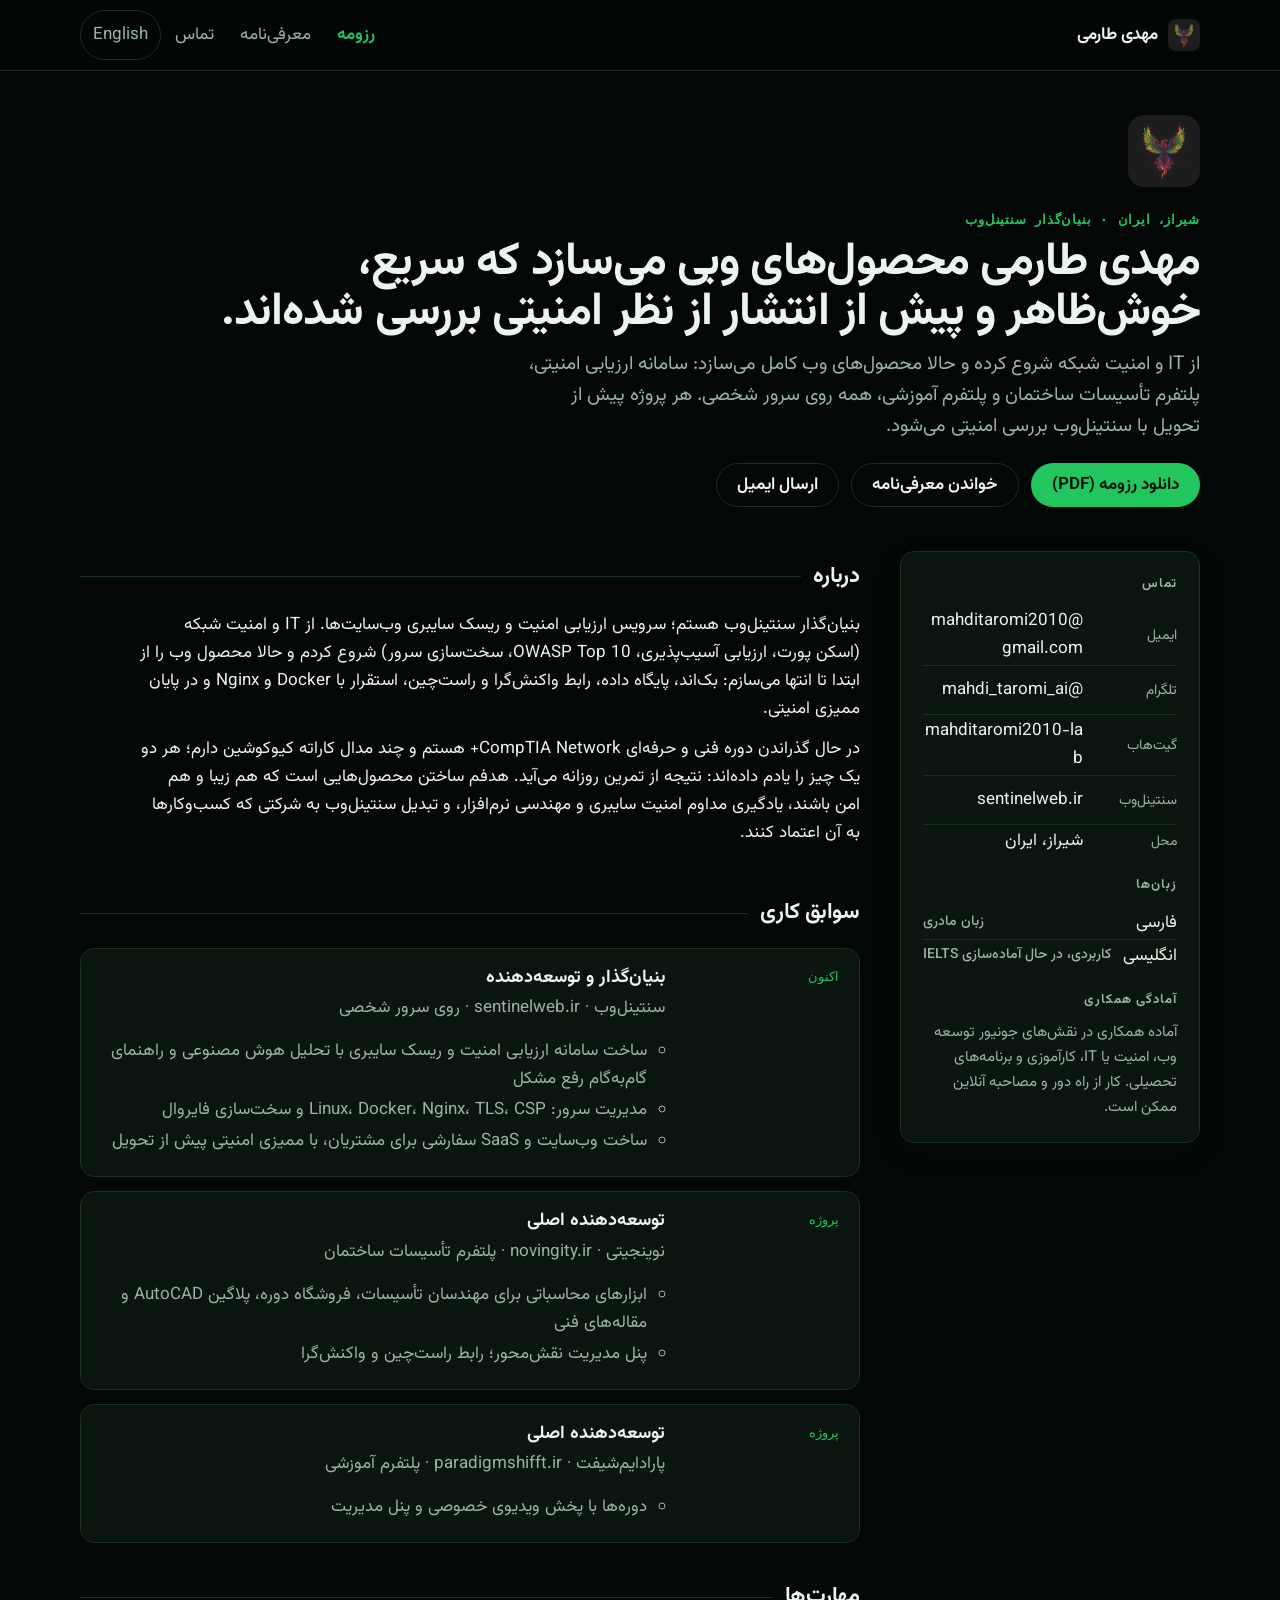
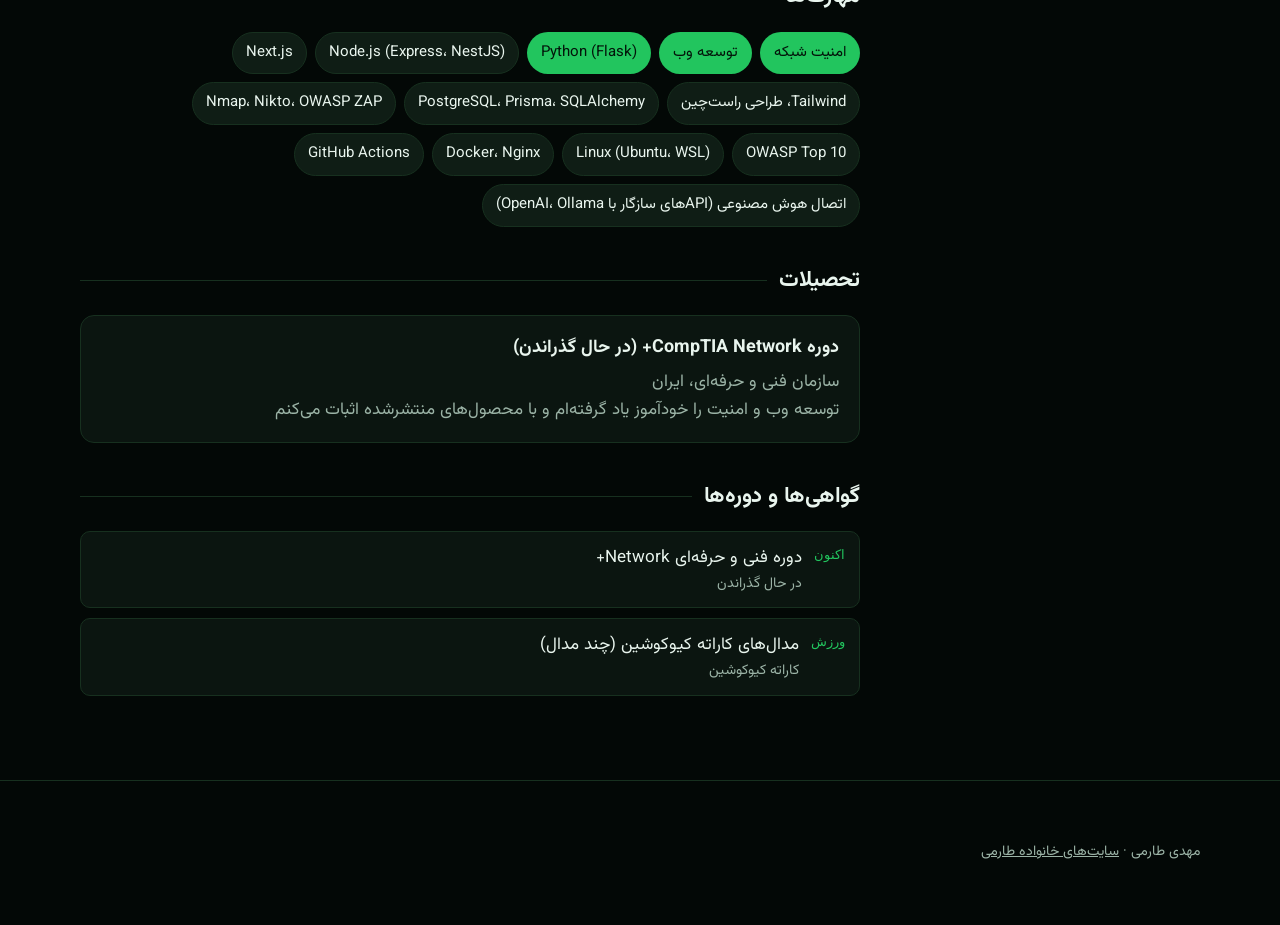
==== fa/index.html @ f539cea7 "Add Persian pages Co-Authored-By: Claude Sonnet 5.5 <noreply@anthropic.com> Claude-Session: https:/" ====
<!doctype html>
<html lang="fa" dir="rtl" data-theme="dark">
<head>
<meta charset="utf-8">
<meta name="viewport" content="width=device-width, initial-scale=1">
<title>مهدی طارمی · توسعه‌دهنده وب و امنیت شبکه</title>
<meta name="description" content="رزومه مهدی طارمی، شیراز: سازنده محصول‌های وب امن (سنتینل‌وب، نوینجیتی، پارادایم‌شیفت) با Flask، Node.js، Next.js، Docker و Nginx؛ امنیت شبکه و تست نفوذ؛ دوره Network+ در حال گذراندن.">
<link rel="canonical" href="https://mahditaromi2010-lab.github.io/mahdi.taromi/fa/">
<link rel="alternate" hreflang="en" href="https://mahditaromi2010-lab.github.io/mahdi.taromi/">
<link rel="alternate" hreflang="fa" href="https://mahditaromi2010-lab.github.io/mahdi.taromi/fa/">
<link rel="alternate" hreflang="x-default" href="https://mahditaromi2010-lab.github.io/mahdi.taromi/">
<meta property="og:type" content="profile">
<meta property="og:title" content="مهدی طارمی · توسعه‌دهنده وب و امنیت شبکه">
<meta property="og:description" content="رزومه مهدی طارمی، شیراز: سازنده محصول‌های وب امن (سنتینل‌وب، نوینجیتی، پارادایم‌شیفت) با Flask، Node.js، Next.js، Docker و Nginx؛ امنیت شبکه و تست نفوذ؛ دوره Network+ در حال گذراندن.">
<meta property="og:url" content="https://mahditaromi2010-lab.github.io/mahdi.taromi/fa/">
<meta name="theme-color" content="#030806">
<link rel="icon" href="../favicon.svg" type="image/svg+xml">
<link rel="preconnect" href="https://fonts.googleapis.com">
<link rel="preconnect" href="https://fonts.gstatic.com" crossorigin>
<link rel="stylesheet" href="https://fonts.googleapis.com/css2?family=Vazirmatn:wght@400;500;600;700&family=JetBrains+Mono:wght@500&display=swap">
<script type="application/ld+json">{"@context": "https://schema.org", "@type": "Person", "name": "Mahdi Taromi", "alternateName": "مهدی طارمی", "jobTitle": "Web developer and network security specialist", "url": "https://mahditaromi2010-lab.github.io/mahdi.taromi/", "email": "mailto:mahditaromi2010@gmail.com", "address": {"@type": "PostalAddress", "addressLocality": "Shiraz", "addressCountry": "IR"}, "sameAs": ["https://github.com/mahditaromi2010-lab", "https://t.me/mahdi_taromi_ai", "https://sentinelweb.ir/mahdi-taromi"], "knowsAbout": ["Web security", "Penetration testing", "Flask", "Node.js", "Next.js", "Docker", "Nginx", "PostgreSQL", "Network+"]}</script>
<link rel="stylesheet" href="../style.css">
</head>
<body>
<a class="skip" href="#main">رفتن به محتوا</a>
<header class="top"><div class="wrap">
  <a class="brand" href="../"><img src="../logo.webp" alt="" width="32" height="32">مهدی طارمی</a>
  <nav aria-label="بخش‌ها">
    <a href="../" aria-current="page">رزومه</a>
    <a href="../fa/letter.html">معرفی‌نامه</a>
    <a href="../#contact">تماس</a>
    <a class="lang" href="../" lang="en" hreflang="en">English</a>
  </nav>
</div></header>

<main id="main">
<section class="hero"><div class="wrap"><div>
  <img class="hero-logo" src="../logo.webp" alt="" width="72" height="72">
  <p class="eyebrow">شیراز، ایران · بنیان‌گذار سنتینل‌وب</p>
  <h1>مهدی طارمی محصول‌های وبی می‌سازد که سریع، خوش‌ظاهر و پیش از انتشار از نظر امنیتی بررسی شده‌اند.</h1>
  <p class="tagline">از IT و امنیت شبکه شروع کرده و حالا محصول‌های وب کامل می‌سازد: سامانه ارزیابی امنیتی، پلتفرم تأسیسات ساختمان و پلتفرم آموزشی، همه روی سرور شخصی. هر پروژه پیش از تحویل با سنتینل‌وب بررسی امنیتی می‌شود.</p>
  <div class="cta">
    <a class="btn" href="../Mahdi_Taromi_CV.pdf" download>دانلود رزومه (PDF)</a>
    <a class="btn ghost" href="../fa/letter.html">خواندن معرفی‌نامه</a>
    <a class="btn ghost" href="mailto:mahditaromi2010@gmail.com">ارسال ایمیل</a>
  </div>
</div></div></section>

<div class="wrap layout">
<aside>
  <div class="card" id="contact">
    <h2>تماس</h2>
    <ul><li><span class="k">ایمیل</span><a href="mailto:mahditaromi2010@gmail.com">mahditaromi2010@gmail.com</a></li><li><span class="k">تلگرام</span><a href="https://t.me/mahdi_taromi_ai" rel="noopener">@mahdi_taromi_ai</a></li><li><span class="k">گیت‌هاب</span><a href="https://github.com/mahditaromi2010-lab" rel="noopener">mahditaromi2010-lab</a></li><li><span class="k">سنتینل‌وب</span><a href="https://sentinelweb.ir" rel="noopener">sentinelweb.ir</a></li><li><span class="k">محل</span><span>شیراز، ایران</span></li></ul>
    <h2>زبان‌ها</h2>
    <ul><li class="lvl"><span>فارسی</span><b>زبان مادری</b></li><li class="lvl"><span>انگلیسی</span><b>کاربردی، در حال آماده‌سازی IELTS</b></li></ul>
    <h2>آمادگی همکاری</h2>
    <p style="margin:0;color:var(--muted);font-size:15px">آماده همکاری در نقش‌های جونیور توسعه وب، امنیت یا IT، کارآموزی و برنامه‌های تحصیلی. کار از راه دور و مصاحبه آنلاین ممکن است.</p>
  </div>
</aside>
<div>
  <section class="block prose" id="profile"><h2>درباره</h2><p>بنیان‌گذار سنتینل‌وب هستم؛ سرویس ارزیابی امنیت و ریسک سایبری وب‌سایت‌ها. از IT و امنیت شبکه (اسکن پورت، ارزیابی آسیب‌پذیری، OWASP Top 10، سخت‌سازی سرور) شروع کردم و حالا محصول وب را از ابتدا تا انتها می‌سازم: بک‌اند، پایگاه داده، رابط واکنش‌گرا و راست‌چین، استقرار با Docker و Nginx و در پایان ممیزی امنیتی.</p><p>در حال گذراندن دوره فنی و حرفه‌ای CompTIA Network+ هستم و چند مدال کاراته کیوکوشین دارم؛ هر دو یک چیز را یادم داده‌اند: نتیجه از تمرین روزانه می‌آید. هدفم ساختن محصول‌هایی است که هم زیبا و هم امن باشند، یادگیری مداوم امنیت سایبری و مهندسی نرم‌افزار، و تبدیل سنتینل‌وب به شرکتی که کسب‌وکارها به آن اعتماد کنند.</p></section>
  <section class="block" id="experience"><h2>سوابق کاری</h2><ol class="jobs"><li class="job"><div class="when">اکنون</div><h3>بنیان‌گذار و توسعه‌دهنده</h3><p class="org">سنتینل‌وب · sentinelweb.ir · روی سرور شخصی</p><ul><li>ساخت سامانه ارزیابی امنیت و ریسک سایبری با تحلیل هوش مصنوعی و راهنمای گام‌به‌گام رفع مشکل</li><li>مدیریت سرور: Linux، Docker، Nginx، TLS، CSP و سخت‌سازی فایروال</li><li>ساخت وب‌سایت و SaaS سفارشی برای مشتریان، با ممیزی امنیتی پیش از تحویل</li></ul></li><li class="job"><div class="when">پروژه</div><h3>توسعه‌دهنده اصلی</h3><p class="org">نوینجیتی · novingity.ir · پلتفرم تأسیسات ساختمان</p><ul><li>ابزارهای محاسباتی برای مهندسان تأسیسات، فروشگاه دوره، پلاگین AutoCAD و مقاله‌های فنی</li><li>پنل مدیریت نقش‌محور؛ رابط راست‌چین و واکنش‌گرا</li></ul></li><li class="job"><div class="when">پروژه</div><h3>توسعه‌دهنده اصلی</h3><p class="org">پارادایم‌شیفت · paradigmshifft.ir · پلتفرم آموزشی</p><ul><li>دوره‌ها با پخش ویدیوی خصوصی و پنل مدیریت</li></ul></li></ol></section>
  <section class="block" id="skills"><h2>مهارت‌ها</h2><ul class="chips"><li class="strong">امنیت شبکه</li><li class="strong">توسعه وب</li><li class="strong">Python (Flask)</li><li>Node.js (Express، NestJS)</li><li>Next.js</li><li>Tailwind، طراحی راست‌چین</li><li>PostgreSQL، Prisma، SQLAlchemy</li><li>Nmap، Nikto، OWASP ZAP</li><li>OWASP Top 10</li><li>Linux (Ubuntu، WSL)</li><li>Docker، Nginx</li><li>GitHub Actions</li><li>اتصال هوش مصنوعی (APIهای سازگار با OpenAI، Ollama)</li></ul></section>
  <section class="block" id="education"><h2>تحصیلات</h2><div class="edu"><h3>دوره CompTIA Network+ (در حال گذراندن)</h3><p>سازمان فنی و حرفه‌ای، ایران</p><p>توسعه وب و امنیت را خودآموز یاد گرفته‌ام و با محصول‌های منتشرشده اثبات می‌کنم</p></div></section>
  <section class="block" id="certificates"><h2>گواهی‌ها و دوره‌ها</h2><ul class="certs"><li><span class="yr">اکنون</span><div>دوره فنی و حرفه‌ای Network+<small>در حال گذراندن</small></div></li><li><span class="yr">ورزش</span><div>مدال‌های کاراته کیوکوشین (چند مدال)<small>کاراته کیوکوشین</small></div></li></ul></section>
  
</div>
</div>
</main>
<footer class="foot"><div class="wrap"><p>مهدی طارمی · <a href="https://mahditaromi2010-lab.github.io/taromi-hub/fa/">سایت‌های خانواده طارمی</a></p></div></footer>
</body></html>
---- style.css ----
:root{
  --canvas:#030806;--surface:#0b1510;--ink:#e9f5ee;--muted:#9bb3a6;--accent:#22c55e;--accent-ink:#03140a;--line:#17301f;--soft:#0f1d15;
  --shadow:0 1px 2px rgba(23,32,43,.06),0 10px 28px rgba(23,32,43,.08);--r:14px;--font:Inter,system-ui,sans-serif;--mono:"JetBrains Mono",ui-monospace,monospace;color-scheme:dark;
}
:root:not([data-theme="light"]){@media (prefers-color-scheme:dark){
  --canvas:#030806;--surface:#0b1510;--ink:#e9f5ee;--muted:#9bb3a6;--accent:#22c55e;--accent-ink:#03140a;--line:#17301f;--soft:#0f1d15;
  --shadow:0 1px 2px rgba(0,0,0,.4),0 10px 28px rgba(0,0,0,.35);color-scheme:dark}}
:root[data-theme="dark"]{--canvas:#030806;--surface:#0b1510;--ink:#e9f5ee;--muted:#9bb3a6;--accent:#22c55e;--accent-ink:#03140a;--line:#17301f;--soft:#0f1d15;color-scheme:dark}
html[lang="fa"]{--font:Vazirmatn,system-ui,sans-serif}
*{box-sizing:border-box}
html{scroll-behavior:smooth;scroll-padding-top:88px}
body{margin:0;background:var(--canvas);color:var(--ink);font:17px/1.65 var(--font);-webkit-font-smoothing:antialiased;touch-action:manipulation}
.skip{position:absolute;inset-inline-start:16px;top:-48px;background:var(--accent);color:var(--accent-ink);padding:8px 14px;border-radius:8px;z-index:20}
.skip:focus{top:12px}
.sr-only{position:absolute;width:1px;height:1px;overflow:hidden;clip:rect(0 0 0 0);white-space:nowrap}
.wrap{width:min(1120px,100% - 32px);margin-inline:auto}
.top{position:sticky;top:0;z-index:10;background:color-mix(in srgb,var(--canvas) 86%,transparent);backdrop-filter:blur(10px);border-bottom:1px solid var(--line)}
.top .wrap{display:flex;justify-content:space-between;align-items:center;gap:12px;padding:10px 0;flex-wrap:wrap}
.brand{display:inline-flex;align-items:center;gap:10px;min-height:44px;font-weight:700;color:var(--ink);text-decoration:none;letter-spacing:-.01em}
.brand img{width:32px;height:32px;border-radius:8px}
.top nav{display:flex;gap:2px;flex-wrap:wrap}
.top nav a{color:var(--muted);text-decoration:none;padding:10px 12px;border-radius:999px;min-height:44px;display:inline-flex;align-items:center;transition:color .12s ease,background-color .12s ease}
.top nav a:hover,.top nav a:focus-visible{color:var(--ink);background:var(--soft)}
.top nav a.lang{border:1px solid var(--line)}
.top nav a[aria-current="page"]{color:var(--accent);font-weight:650}
.hero{padding:44px 0 28px;animation:rise .5s ease-out both}
.hero .wrap{display:grid;gap:24px;align-items:end}
.eyebrow{margin:0 0 10px;color:var(--accent);font:650 13px/1.4 var(--mono);letter-spacing:.06em;text-transform:uppercase}
h1{margin:0 0 10px;font-size:clamp(30px,4.8vw,46px);line-height:1.08;letter-spacing:-.02em;text-wrap:balance}
.tagline{margin:0 0 20px;color:var(--muted);font-size:19px;text-wrap:pretty;max-width:680px}
.cta{display:flex;gap:12px;flex-wrap:wrap}
.btn{display:inline-flex;align-items:center;gap:8px;min-height:44px;padding:0 20px;border-radius:999px;background:var(--accent);color:var(--accent-ink);font-weight:650;text-decoration:none;border:1px solid transparent;transition:transform .12s ease,filter .12s ease;cursor:pointer;font:inherit;font-weight:650}
.btn.ghost{background:transparent;color:var(--ink);border-color:var(--line)}
.btn:hover{filter:brightness(1.08)}.btn:active{transform:translateY(1px)}
.layout{display:grid;gap:28px;padding:16px 0 56px}
aside .card{background:var(--surface);border:1px solid var(--line);border-radius:var(--r);box-shadow:var(--shadow);padding:22px}
aside h2{margin:0 0 10px;font-size:13px;letter-spacing:.08em;text-transform:uppercase;color:var(--muted)}
aside ul{list-style:none;margin:0 0 18px;padding:0}
aside li{display:flex;gap:10px;align-items:center;padding:2px 0;border-bottom:1px solid var(--line)}
aside li:last-child{border:0}
aside li a{color:var(--ink);text-decoration:none;min-height:44px;padding:0;display:inline-flex;align-items:center;word-break:break-all}
aside li a:hover{color:var(--accent)}
aside .k{color:var(--muted);min-width:84px;font-size:14px;padding-top:2px}
.lvl{display:flex;justify-content:space-between;gap:8px}
.lvl b{font-weight:500;color:var(--muted);font-size:14px}
section.block{padding:8px 0 28px}
section.block h2{margin:0 0 16px;font-size:22px;letter-spacing:-.01em;display:flex;align-items:center;gap:12px}
section.block h2::after{content:"";flex:1;height:1px;background:var(--line)}
.prose p{margin:0 0 12px;text-wrap:pretty;max-width:72ch}
.jobs{list-style:none;margin:0;padding:0;display:grid;gap:14px}
.job{display:grid;grid-template-columns:1fr;gap:4px 24px;padding:18px 20px;background:var(--surface);border:1px solid var(--line);border-radius:var(--r);transition:transform .18s ease,border-color .18s ease}
.job:hover{transform:translateY(-2px);border-color:var(--accent)}
.job .when{font:500 13px/1.6 var(--mono);color:var(--accent)}
.job h3{margin:0;font-size:18px;line-height:1.3}
.job .org{margin:0 0 8px;color:var(--muted)}
.job ul{margin:0;padding-inline-start:18px;color:var(--muted)}
.job li{margin:3px 0}
.chips{display:flex;flex-wrap:wrap;gap:8px;margin:0;padding:0;list-style:none}
.chips li{padding:8px 13px;border-radius:999px;background:var(--soft);border:1px solid var(--line);font-size:15px}
.chips li.strong{background:var(--accent);color:var(--accent-ink);border-color:transparent}
.certs{list-style:none;margin:0;padding:0;display:grid;gap:10px}
.certs li{display:grid;grid-template-columns:auto 1fr;gap:12px;padding:12px 14px;border:1px solid var(--line);border-radius:10px;background:var(--surface)}
.certs .yr{font:500 13px/1.7 var(--mono);color:var(--accent)}
.certs small{display:block;color:var(--muted)}
.edu{padding:18px 20px;background:var(--surface);border:1px solid var(--line);border-radius:var(--r)}
.edu p{margin:0;color:var(--muted)}
.edu h3{margin:0 0 4px;font-size:18px}
.letter{background:var(--surface);border:1px solid var(--line);border-radius:var(--r);box-shadow:var(--shadow);padding:clamp(22px,4vw,48px);max-width:800px;margin:0 auto}
.letter .meta{color:var(--muted);font-size:15px;margin:0 0 24px;display:grid;gap:2px}
.letter .meta a{color:inherit;display:inline-flex;min-height:44px;align-items:center}
.letter p{margin:0 0 14px;text-wrap:pretty}
.letter .sig{margin-top:28px}
.letter .sig b{display:block}
.tools{display:flex;gap:10px;flex-wrap:wrap;justify-content:center;margin:20px 0 0}
.note{color:var(--muted);font-size:14px;text-align:center;margin:14px 0 0}
.live{position:fixed;inset-inline-start:50%;bottom:20px;transform:translateX(-50%);background:var(--ink);color:var(--canvas);padding:10px 16px;border-radius:999px;font-size:14px;opacity:0;pointer-events:none;transition:opacity .2s ease}
.live.on{opacity:1}
:focus-visible{outline:3px solid var(--accent);outline-offset:3px}
.foot{padding:36px 0;border-top:1px solid var(--line);color:var(--muted);font-size:14px}
.foot a{color:inherit;display:inline-flex;min-height:44px;align-items:center}
.hero-logo{width:72px;height:72px;border-radius:16px;margin-bottom:14px}
@media (min-width:860px){
  .layout{grid-template-columns:300px 1fr;gap:40px}
  aside{position:sticky;top:84px;align-self:start}
  .job{grid-template-columns:150px 1fr}
  .job .when{grid-row:1/span 3}
}
@keyframes rise{from{opacity:0;transform:translateY(8px)}to{opacity:1;transform:none}}
@media (prefers-reduced-motion:reduce){*{animation:none!important;transition:none!important}html{scroll-behavior:auto}}
@media print{.top,.cta,.tools,.foot,.skip,.note{display:none!important}body{background:#fff;color:#000}.letter,.card,.job,.certs li,.edu{box-shadow:none;border-color:#ccc}}
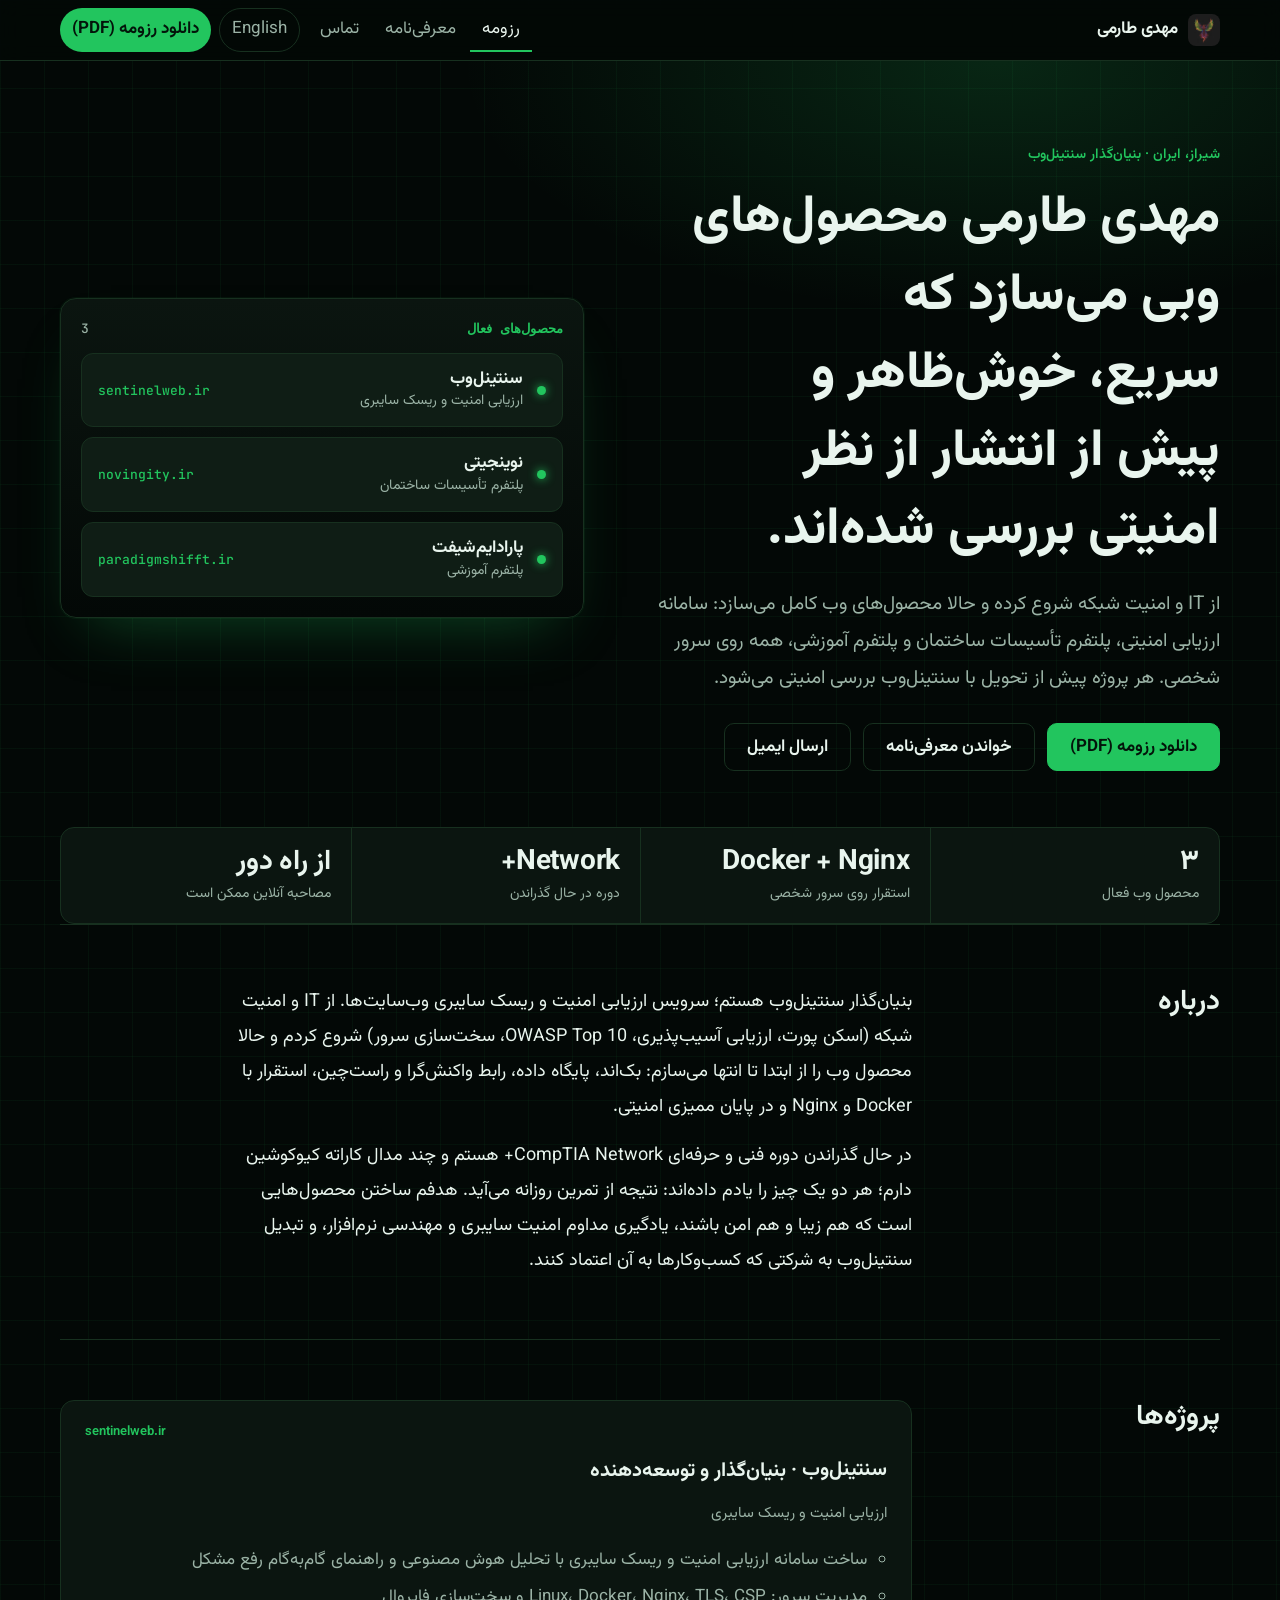
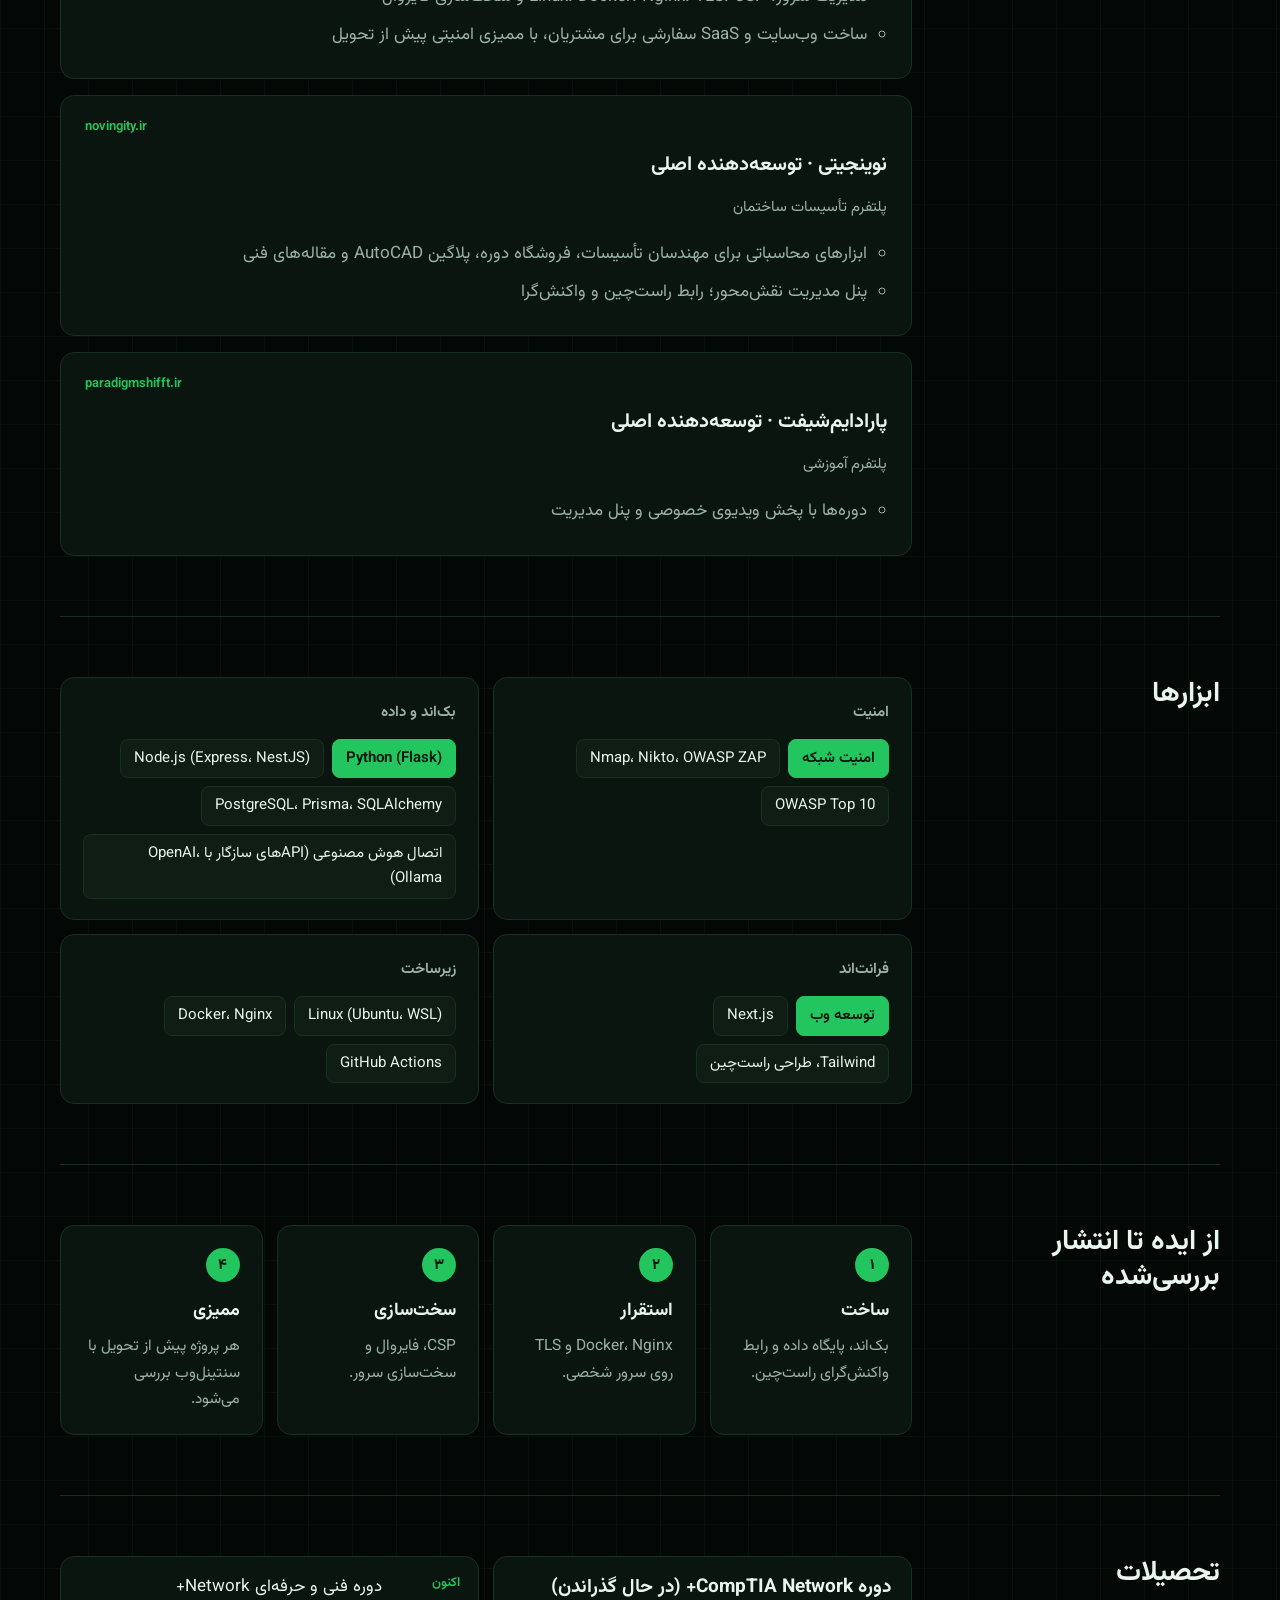
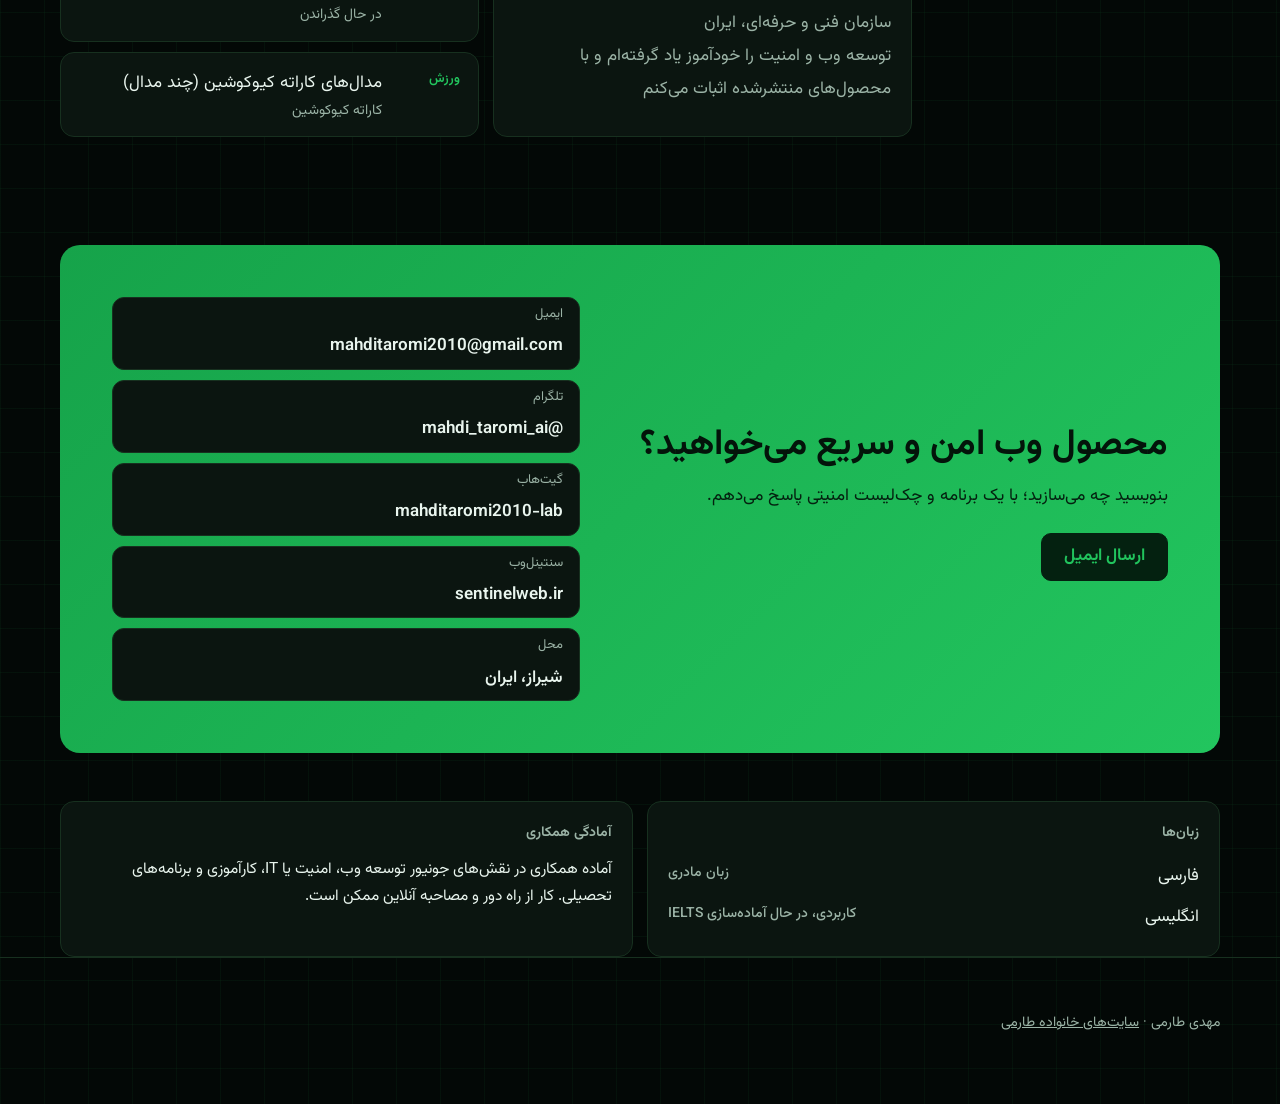
==== commit 0601ab16: "Redesign: Persian pages" ====
--- a/fa/index.html
+++ b/fa/index.html
@@ -24,47 +24,47 @@
 <body>
 <a class="skip" href="#main">رفتن به محتوا</a>
 <header class="top"><div class="wrap">
-  <a class="brand" href="../"><img src="../logo.webp" alt="" width="32" height="32">مهدی طارمی</a>
+  <a class="brand" href="../"><img src="../logo.webp" alt="" width="32" height="32"><span>مهدی طارمی</span></a>
   <nav aria-label="بخش‌ها">
     <a href="../" aria-current="page">رزومه</a>
     <a href="../fa/letter.html">معرفی‌نامه</a>
     <a href="../#contact">تماس</a>
     <a class="lang" href="../" lang="en" hreflang="en">English</a>
+    <a class="cv" href="../Mahdi_Taromi_CV.pdf" download>دانلود رزومه (PDF)</a>
   </nav>
 </div></header>
 
 <main id="main">
-<section class="hero"><div class="wrap"><div>
-  <img class="hero-logo" src="../logo.webp" alt="" width="72" height="72">
-  <p class="eyebrow">شیراز، ایران · بنیان‌گذار سنتینل‌وب</p>
-  <h1>مهدی طارمی محصول‌های وبی می‌سازد که سریع، خوش‌ظاهر و پیش از انتشار از نظر امنیتی بررسی شده‌اند.</h1>
-  <p class="tagline">از IT و امنیت شبکه شروع کرده و حالا محصول‌های وب کامل می‌سازد: سامانه ارزیابی امنیتی، پلتفرم تأسیسات ساختمان و پلتفرم آموزشی، همه روی سرور شخصی. هر پروژه پیش از تحویل با سنتینل‌وب بررسی امنیتی می‌شود.</p>
-  <div class="cta">
-    <a class="btn" href="../Mahdi_Taromi_CV.pdf" download>دانلود رزومه (PDF)</a>
-    <a class="btn ghost" href="../fa/letter.html">خواندن معرفی‌نامه</a>
-    <a class="btn ghost" href="mailto:mahditaromi2010@gmail.com">ارسال ایمیل</a>
+<section class="hero"><div class="wrap hero-grid">
+  <div class="copy">
+    <p class="eyebrow">شیراز، ایران · بنیان‌گذار سنتینل‌وب</p>
+    <h1>مهدی طارمی محصول‌های وبی می‌سازد که سریع، خوش‌ظاهر و پیش از انتشار از نظر امنیتی بررسی شده‌اند.</h1>
+    <p class="tagline">از IT و امنیت شبکه شروع کرده و حالا محصول‌های وب کامل می‌سازد: سامانه ارزیابی امنیتی، پلتفرم تأسیسات ساختمان و پلتفرم آموزشی، همه روی سرور شخصی. هر پروژه پیش از تحویل با سنتینل‌وب بررسی امنیتی می‌شود.</p>
+    <div class="cta">
+      <a class="btn" href="../Mahdi_Taromi_CV.pdf" download>دانلود رزومه (PDF)</a>
+      <a class="btn ghost" href="../fa/letter.html">خواندن معرفی‌نامه</a>
+      <a class="btn ghost" href="mailto:mahditaromi2010@gmail.com">ارسال ایمیل</a>
+    </div>
   </div>
-</div></div></section>
+  <div class="panel"><p class="ph"><b>محصول‌های فعال</b><span>3</span></p><ul class="prod"><li><a href="https://sentinelweb.ir" rel="noopener"><span class="dot" aria-hidden="true"></span><span><strong>سنتینل‌وب</strong><small>ارزیابی امنیت و ریسک سایبری</small></span><code>sentinelweb.ir</code></a></li><li><a href="https://novingity.ir" rel="noopener"><span class="dot" aria-hidden="true"></span><span><strong>نوینجیتی</strong><small>پلتفرم تأسیسات ساختمان</small></span><code>novingity.ir</code></a></li><li><a href="https://paradigmshifft.ir" rel="noopener"><span class="dot" aria-hidden="true"></span><span><strong>پارادایم‌شیفت</strong><small>پلتفرم آموزشی</small></span><code>paradigmshifft.ir</code></a></li></ul></div>
+</div></section>
 
-<div class="wrap layout">
-<aside>
-  <div class="card" id="contact">
-    <h2>تماس</h2>
-    <ul><li><span class="k">ایمیل</span><a href="mailto:mahditaromi2010@gmail.com">mahditaromi2010@gmail.com</a></li><li><span class="k">تلگرام</span><a href="https://t.me/mahdi_taromi_ai" rel="noopener">@mahdi_taromi_ai</a></li><li><span class="k">گیت‌هاب</span><a href="https://github.com/mahditaromi2010-lab" rel="noopener">mahditaromi2010-lab</a></li><li><span class="k">سنتینل‌وب</span><a href="https://sentinelweb.ir" rel="noopener">sentinelweb.ir</a></li><li><span class="k">محل</span><span>شیراز، ایران</span></li></ul>
-    <h2>زبان‌ها</h2>
-    <ul><li class="lvl"><span>فارسی</span><b>زبان مادری</b></li><li class="lvl"><span>انگلیسی</span><b>کاربردی، در حال آماده‌سازی IELTS</b></li></ul>
-    <h2>آمادگی همکاری</h2>
-    <p style="margin:0;color:var(--muted);font-size:15px">آماده همکاری در نقش‌های جونیور توسعه وب، امنیت یا IT، کارآموزی و برنامه‌های تحصیلی. کار از راه دور و مصاحبه آنلاین ممکن است.</p>
-  </div>
-</aside>
-<div>
-  <section class="block prose" id="profile"><h2>درباره</h2><p>بنیان‌گذار سنتینل‌وب هستم؛ سرویس ارزیابی امنیت و ریسک سایبری وب‌سایت‌ها. از IT و امنیت شبکه (اسکن پورت، ارزیابی آسیب‌پذیری، OWASP Top 10، سخت‌سازی سرور) شروع کردم و حالا محصول وب را از ابتدا تا انتها می‌سازم: بک‌اند، پایگاه داده، رابط واکنش‌گرا و راست‌چین، استقرار با Docker و Nginx و در پایان ممیزی امنیتی.</p><p>در حال گذراندن دوره فنی و حرفه‌ای CompTIA Network+ هستم و چند مدال کاراته کیوکوشین دارم؛ هر دو یک چیز را یادم داده‌اند: نتیجه از تمرین روزانه می‌آید. هدفم ساختن محصول‌هایی است که هم زیبا و هم امن باشند، یادگیری مداوم امنیت سایبری و مهندسی نرم‌افزار، و تبدیل سنتینل‌وب به شرکتی که کسب‌وکارها به آن اعتماد کنند.</p></section>
-  <section class="block" id="experience"><h2>سوابق کاری</h2><ol class="jobs"><li class="job"><div class="when">اکنون</div><h3>بنیان‌گذار و توسعه‌دهنده</h3><p class="org">سنتینل‌وب · sentinelweb.ir · روی سرور شخصی</p><ul><li>ساخت سامانه ارزیابی امنیت و ریسک سایبری با تحلیل هوش مصنوعی و راهنمای گام‌به‌گام رفع مشکل</li><li>مدیریت سرور: Linux، Docker، Nginx، TLS، CSP و سخت‌سازی فایروال</li><li>ساخت وب‌سایت و SaaS سفارشی برای مشتریان، با ممیزی امنیتی پیش از تحویل</li></ul></li><li class="job"><div class="when">پروژه</div><h3>توسعه‌دهنده اصلی</h3><p class="org">نوینجیتی · novingity.ir · پلتفرم تأسیسات ساختمان</p><ul><li>ابزارهای محاسباتی برای مهندسان تأسیسات، فروشگاه دوره، پلاگین AutoCAD و مقاله‌های فنی</li><li>پنل مدیریت نقش‌محور؛ رابط راست‌چین و واکنش‌گرا</li></ul></li><li class="job"><div class="when">پروژه</div><h3>توسعه‌دهنده اصلی</h3><p class="org">پارادایم‌شیفت · paradigmshifft.ir · پلتفرم آموزشی</p><ul><li>دوره‌ها با پخش ویدیوی خصوصی و پنل مدیریت</li></ul></li></ol></section>
-  <section class="block" id="skills"><h2>مهارت‌ها</h2><ul class="chips"><li class="strong">امنیت شبکه</li><li class="strong">توسعه وب</li><li class="strong">Python (Flask)</li><li>Node.js (Express، NestJS)</li><li>Next.js</li><li>Tailwind، طراحی راست‌چین</li><li>PostgreSQL، Prisma، SQLAlchemy</li><li>Nmap، Nikto، OWASP ZAP</li><li>OWASP Top 10</li><li>Linux (Ubuntu، WSL)</li><li>Docker، Nginx</li><li>GitHub Actions</li><li>اتصال هوش مصنوعی (APIهای سازگار با OpenAI، Ollama)</li></ul></section>
-  <section class="block" id="education"><h2>تحصیلات</h2><div class="edu"><h3>دوره CompTIA Network+ (در حال گذراندن)</h3><p>سازمان فنی و حرفه‌ای، ایران</p><p>توسعه وب و امنیت را خودآموز یاد گرفته‌ام و با محصول‌های منتشرشده اثبات می‌کنم</p></div></section>
-  <section class="block" id="certificates"><h2>گواهی‌ها و دوره‌ها</h2><ul class="certs"><li><span class="yr">اکنون</span><div>دوره فنی و حرفه‌ای Network+<small>در حال گذراندن</small></div></li><li><span class="yr">ورزش</span><div>مدال‌های کاراته کیوکوشین (چند مدال)<small>کاراته کیوکوشین</small></div></li></ul></section>
-  
-</div>
+<div class="wrap">
+<h2 class="sr-only" style="position:absolute;width:1px;height:1px;overflow:hidden;clip:rect(0 0 0 0)">در یک نگاه</h2>
+<ul class="stats"><li><b>۳</b><span>محصول وب فعال</span></li><li><b>Docker + Nginx</b><span>استقرار روی سرور شخصی</span></li><li><b>Network+</b><span>دوره در حال گذراندن</span></li><li><b>از راه دور</b><span>مصاحبه آنلاین ممکن است</span></li></ul>
+
+<section class="sec" id="profile"><h2>درباره</h2><div class="prose"><p>بنیان‌گذار سنتینل‌وب هستم؛ سرویس ارزیابی امنیت و ریسک سایبری وب‌سایت‌ها. از IT و امنیت شبکه (اسکن پورت، ارزیابی آسیب‌پذیری، OWASP Top 10، سخت‌سازی سرور) شروع کردم و حالا محصول وب را از ابتدا تا انتها می‌سازم: بک‌اند، پایگاه داده، رابط واکنش‌گرا و راست‌چین، استقرار با Docker و Nginx و در پایان ممیزی امنیتی.</p><p>در حال گذراندن دوره فنی و حرفه‌ای CompTIA Network+ هستم و چند مدال کاراته کیوکوشین دارم؛ هر دو یک چیز را یادم داده‌اند: نتیجه از تمرین روزانه می‌آید. هدفم ساختن محصول‌هایی است که هم زیبا و هم امن باشند، یادگیری مداوم امنیت سایبری و مهندسی نرم‌افزار، و تبدیل سنتینل‌وب به شرکتی که کسب‌وکارها به آن اعتماد کنند.</p></div></section>
+<section class="sec" id="experience"><h2>پروژه‌ها</h2><ol class="tl"><li class="job proj"><div class="when">sentinelweb.ir</div><h3><a href="https://sentinelweb.ir" rel="noopener">سنتینل‌وب</a> · بنیان‌گذار و توسعه‌دهنده</h3><p class="org">ارزیابی امنیت و ریسک سایبری</p><ul><li>ساخت سامانه ارزیابی امنیت و ریسک سایبری با تحلیل هوش مصنوعی و راهنمای گام‌به‌گام رفع مشکل</li><li>مدیریت سرور: Linux، Docker، Nginx، TLS، CSP و سخت‌سازی فایروال</li><li>ساخت وب‌سایت و SaaS سفارشی برای مشتریان، با ممیزی امنیتی پیش از تحویل</li></ul></li><li class="job proj"><div class="when">novingity.ir</div><h3><a href="https://novingity.ir" rel="noopener">نوینجیتی</a> · توسعه‌دهنده اصلی</h3><p class="org">پلتفرم تأسیسات ساختمان</p><ul><li>ابزارهای محاسباتی برای مهندسان تأسیسات، فروشگاه دوره، پلاگین AutoCAD و مقاله‌های فنی</li><li>پنل مدیریت نقش‌محور؛ رابط راست‌چین و واکنش‌گرا</li></ul></li><li class="job proj"><div class="when">paradigmshifft.ir</div><h3><a href="https://paradigmshifft.ir" rel="noopener">پارادایم‌شیفت</a> · توسعه‌دهنده اصلی</h3><p class="org">پلتفرم آموزشی</p><ul><li>دوره‌ها با پخش ویدیوی خصوصی و پنل مدیریت</li></ul></li></ol></section>
+<section class="sec" id="skills"><h2>ابزارها</h2><div class="skills"><div class="sg"><h3>امنیت</h3><ul><li class="strong">امنیت شبکه</li><li>Nmap، Nikto، OWASP ZAP</li><li>OWASP Top 10</li></ul></div><div class="sg"><h3>بک‌اند و داده</h3><ul><li class="strong">Python (Flask)</li><li>Node.js (Express، NestJS)</li><li>PostgreSQL، Prisma، SQLAlchemy</li><li>اتصال هوش مصنوعی (APIهای سازگار با OpenAI، Ollama)</li></ul></div><div class="sg"><h3>فرانت‌اند</h3><ul><li class="strong">توسعه وب</li><li>Next.js</li><li>Tailwind، طراحی راست‌چین</li></ul></div><div class="sg"><h3>زیرساخت</h3><ul><li>Linux (Ubuntu، WSL)</li><li>Docker، Nginx</li><li>GitHub Actions</li></ul></div></div></section>
+<section class="sec" id="process"><h2>از ایده تا انتشار بررسی‌شده</h2><ol class="steps"><li><h3>ساخت</h3><p>بک‌اند، پایگاه داده و رابط واکنش‌گرای راست‌چین.</p></li><li><h3>استقرار</h3><p>Docker، Nginx و TLS روی سرور شخصی.</p></li><li><h3>سخت‌سازی</h3><p>CSP، فایروال و سخت‌سازی سرور.</p></li><li><h3>ممیزی</h3><p>هر پروژه پیش از تحویل با سنتینل‌وب بررسی می‌شود.</p></li></ol></section>
+<section class="sec" id="education"><h2>تحصیلات</h2><div class="two"><div class="edu"><h3>دوره CompTIA Network+ (در حال گذراندن)</h3><p>سازمان فنی و حرفه‌ای، ایران</p><p>توسعه وب و امنیت را خودآموز یاد گرفته‌ام و با محصول‌های منتشرشده اثبات می‌کنم</p></div><ul class="certs" aria-label="آموزش و مدال‌ها"><li><span class="yr">اکنون</span><div>دوره فنی و حرفه‌ای Network+<small>در حال گذراندن</small></div></li><li><span class="yr">ورزش</span><div>مدال‌های کاراته کیوکوشین (چند مدال)<small>کاراته کیوکوشین</small></div></li></ul></div></section>
+
+<section class="band" id="contact" aria-labelledby="cta-h">
+  <div><h2 id="cta-h">محصول وب امن و سریع می‌خواهید؟</h2><p>بنویسید چه می‌سازید؛ با یک برنامه و چک‌لیست امنیتی پاسخ می‌دهم.</p>
+    <p style="margin-top:20px"><a class="btn" href="mailto:mahditaromi2010@gmail.com">ارسال ایمیل</a></p></div>
+  <ul class="contacts"><li><span class="k">ایمیل</span><a href="mailto:mahditaromi2010@gmail.com">mahditaromi2010@gmail.com</a></li><li><span class="k">تلگرام</span><a href="https://t.me/mahdi_taromi_ai" rel="noopener">@mahdi_taromi_ai</a></li><li><span class="k">گیت‌هاب</span><a href="https://github.com/mahditaromi2010-lab" rel="noopener">mahditaromi2010-lab</a></li><li><span class="k">سنتینل‌وب</span><a href="https://sentinelweb.ir" rel="noopener">sentinelweb.ir</a></li><li><span class="k">محل</span><span class="v">شیراز، ایران</span></li></ul>
+</section>
+<div class="meta"><div class="box"><h3>زبان‌ها</h3><ul><li><span>فارسی</span><b>زبان مادری</b></li><li><span>انگلیسی</span><b>کاربردی، در حال آماده‌سازی IELTS</b></li></ul></div><div class="box"><h3>آمادگی همکاری</h3><p>آماده همکاری در نقش‌های جونیور توسعه وب، امنیت یا IT، کارآموزی و برنامه‌های تحصیلی. کار از راه دور و مصاحبه آنلاین ممکن است.</p></div></div>
 </div>
 </main>
 <footer class="foot"><div class="wrap"><p>مهدی طارمی · <a href="https://mahditaromi2010-lab.github.io/taromi-hub/fa/">سایت‌های خانواده طارمی</a></p></div></footer>
--- a/style.css
+++ b/style.css
@@ -1,90 +1,189 @@
+
 :root{
-  --canvas:#030806;--surface:#0b1510;--ink:#e9f5ee;--muted:#9bb3a6;--accent:#22c55e;--accent-ink:#03140a;--line:#17301f;--soft:#0f1d15;
-  --shadow:0 1px 2px rgba(23,32,43,.06),0 10px 28px rgba(23,32,43,.08);--r:14px;--font:Inter,system-ui,sans-serif;--mono:"JetBrains Mono",ui-monospace,monospace;color-scheme:dark;
+  --canvas:#030806;--surface:#0b1510;--ink:#e9f5ee;--muted:#9bb3a6;--accent:#22c55e;--accent-ink:#03140a;--line:#17301f;--soft:#0f1d15;--grid:rgba(34,197,94,.05);
+  --r:14px;--font:Inter,"Segoe UI",system-ui,sans-serif;--mono:"JetBrains Mono",ui-monospace,Consolas,monospace;color-scheme:dark;
 }
 :root:not([data-theme="light"]){@media (prefers-color-scheme:dark){
-  --canvas:#030806;--surface:#0b1510;--ink:#e9f5ee;--muted:#9bb3a6;--accent:#22c55e;--accent-ink:#03140a;--line:#17301f;--soft:#0f1d15;
-  --shadow:0 1px 2px rgba(0,0,0,.4),0 10px 28px rgba(0,0,0,.35);color-scheme:dark}}
-:root[data-theme="dark"]{--canvas:#030806;--surface:#0b1510;--ink:#e9f5ee;--muted:#9bb3a6;--accent:#22c55e;--accent-ink:#03140a;--line:#17301f;--soft:#0f1d15;color-scheme:dark}
-html[lang="fa"]{--font:Vazirmatn,system-ui,sans-serif}
+  --canvas:#030806;--surface:#0b1510;--ink:#e9f5ee;--muted:#9bb3a6;--accent:#22c55e;--accent-ink:#03140a;--line:#17301f;--soft:#0f1d15;--grid:rgba(34,197,94,.05);color-scheme:dark}}
+:root[data-theme="dark"]{--canvas:#030806;--surface:#0b1510;--ink:#e9f5ee;--muted:#9bb3a6;--accent:#22c55e;--accent-ink:#03140a;--line:#17301f;--soft:#0f1d15;--grid:rgba(34,197,94,.05);color-scheme:dark}
+html[lang="fa"]{--font:Vazirmatn,Tahoma,system-ui,sans-serif}
 *{box-sizing:border-box}
-html{scroll-behavior:smooth;scroll-padding-top:88px}
-body{margin:0;background:var(--canvas);color:var(--ink);font:17px/1.65 var(--font);-webkit-font-smoothing:antialiased;touch-action:manipulation}
-.skip{position:absolute;inset-inline-start:16px;top:-48px;background:var(--accent);color:var(--accent-ink);padding:8px 14px;border-radius:8px;z-index:20}
+html{scroll-behavior:smooth;scroll-padding-top:84px}
+body{margin:0;background:var(--canvas);color:var(--ink);font:17px/1.7 var(--font);-webkit-font-smoothing:antialiased;touch-action:manipulation;
+  background-image:linear-gradient(var(--grid) 1px,transparent 1px),linear-gradient(90deg,var(--grid) 1px,transparent 1px);background-size:44px 44px;background-attachment:scroll}
+html[lang="fa"] body{line-height:1.95}
+a{color:inherit}
+.skip{position:absolute;inset-inline-start:16px;top:-56px;background:var(--accent);color:var(--accent-ink);padding:10px 16px;border-radius:8px;z-index:30}
 .skip:focus{top:12px}
-.sr-only{position:absolute;width:1px;height:1px;overflow:hidden;clip:rect(0 0 0 0);white-space:nowrap}
-.wrap{width:min(1120px,100% - 32px);margin-inline:auto}
-.top{position:sticky;top:0;z-index:10;background:color-mix(in srgb,var(--canvas) 86%,transparent);backdrop-filter:blur(10px);border-bottom:1px solid var(--line)}
-.top .wrap{display:flex;justify-content:space-between;align-items:center;gap:12px;padding:10px 0;flex-wrap:wrap}
-.brand{display:inline-flex;align-items:center;gap:10px;min-height:44px;font-weight:700;color:var(--ink);text-decoration:none;letter-spacing:-.01em}
+.wrap{width:min(1160px,100% - 32px);margin-inline:auto}
+:focus-visible{outline:3px solid var(--accent);outline-offset:3px;border-radius:4px}
+
+/* header */
+.top{position:sticky;top:0;z-index:20;background:color-mix(in srgb,var(--canvas) 88%,transparent);backdrop-filter:blur(12px);border-bottom:1px solid var(--line)}
+.top .wrap{display:flex;align-items:center;justify-content:space-between;gap:12px;padding:8px 0;flex-wrap:wrap}
+.brand{display:inline-flex;align-items:center;gap:10px;min-height:44px;font-weight:700;text-decoration:none;letter-spacing:-.01em}
 .brand img{width:32px;height:32px;border-radius:8px}
-.top nav{display:flex;gap:2px;flex-wrap:wrap}
-.top nav a{color:var(--muted);text-decoration:none;padding:10px 12px;border-radius:999px;min-height:44px;display:inline-flex;align-items:center;transition:color .12s ease,background-color .12s ease}
-.top nav a:hover,.top nav a:focus-visible{color:var(--ink);background:var(--soft)}
-.top nav a.lang{border:1px solid var(--line)}
-.top nav a[aria-current="page"]{color:var(--accent);font-weight:650}
-.hero{padding:44px 0 28px;animation:rise .5s ease-out both}
-.hero .wrap{display:grid;gap:24px;align-items:end}
-.eyebrow{margin:0 0 10px;color:var(--accent);font:650 13px/1.4 var(--mono);letter-spacing:.06em;text-transform:uppercase}
-h1{margin:0 0 10px;font-size:clamp(30px,4.8vw,46px);line-height:1.08;letter-spacing:-.02em;text-wrap:balance}
-.tagline{margin:0 0 20px;color:var(--muted);font-size:19px;text-wrap:pretty;max-width:680px}
+.brand .mk{display:grid;place-items:center;width:32px;height:32px;border-radius:8px;background:var(--accent);color:var(--accent-ink);font:700 14px/1 var(--mono)}
+.top nav{display:flex;gap:2px;flex-wrap:wrap;align-items:center}
+.top nav a{color:var(--muted);text-decoration:none;padding:0 12px;min-height:44px;display:inline-flex;align-items:center;border-radius:999px;transition:color .15s ease,background-color .15s ease}
+.top nav a:hover{color:var(--ink);background:var(--soft)}
+.top nav a[aria-current="page"]{color:var(--ink);box-shadow:inset 0 -2px 0 var(--accent);border-radius:0}
+.top nav a.lang{border:1px solid var(--line);margin-inline-start:6px}
+.top nav a.cv{background:var(--accent);color:var(--accent-ink);font-weight:650;margin-inline-start:6px}
+.top nav a.cv:hover{filter:brightness(1.1)}
+
+/* buttons */
+.btn{display:inline-flex;align-items:center;justify-content:center;gap:8px;min-height:48px;padding:0 22px;border-radius:10px;background:var(--accent);color:var(--accent-ink);font-weight:650;text-decoration:none;border:1px solid var(--accent);cursor:pointer;font:inherit;font-weight:650;transition:transform .15s ease,filter .15s ease,background-color .15s ease,border-color .15s ease}
+.btn:hover{filter:brightness(1.1);transform:translateY(-1px)}
+.btn:active{transform:translateY(1px)}
+.btn.ghost{background:transparent;color:var(--ink);border-color:var(--line)}
+.btn.ghost:hover{border-color:var(--accent);background:var(--soft);filter:none}
+
+/* hero */
+.hero{padding:clamp(36px,7vw,84px) 0 clamp(28px,5vw,56px)}
+.hero-grid{display:grid;gap:36px;align-items:center}
+.hero .copy{animation:rise .6s cubic-bezier(.2,.7,.2,1) both}
+.hero .panel{animation:rise .6s .12s cubic-bezier(.2,.7,.2,1) both}
+.eyebrow{margin:0 0 14px;color:var(--accent);font:600 13px/1.5 var(--mono);letter-spacing:.04em}
+html[lang="fa"] .eyebrow{letter-spacing:0;font-family:var(--font);font-weight:600;font-size:14px}
+h1{margin:0 0 16px;font-size:clamp(30px,4.6vw,52px);line-height:1.12;letter-spacing:-.025em;text-wrap:balance;font-weight:750}
+html[lang="fa"] h1{letter-spacing:0;line-height:1.5}
+.tagline{margin:0 0 26px;color:var(--muted);font-size:clamp(17px,1.6vw,19px);text-wrap:pretty;max-width:60ch}
 .cta{display:flex;gap:12px;flex-wrap:wrap}
-.btn{display:inline-flex;align-items:center;gap:8px;min-height:44px;padding:0 20px;border-radius:999px;background:var(--accent);color:var(--accent-ink);font-weight:650;text-decoration:none;border:1px solid transparent;transition:transform .12s ease,filter .12s ease;cursor:pointer;font:inherit;font-weight:650}
-.btn.ghost{background:transparent;color:var(--ink);border-color:var(--line)}
-.btn:hover{filter:brightness(1.08)}.btn:active{transform:translateY(1px)}
-.layout{display:grid;gap:28px;padding:16px 0 56px}
-aside .card{background:var(--surface);border:1px solid var(--line);border-radius:var(--r);box-shadow:var(--shadow);padding:22px}
-aside h2{margin:0 0 10px;font-size:13px;letter-spacing:.08em;text-transform:uppercase;color:var(--muted)}
-aside ul{list-style:none;margin:0 0 18px;padding:0}
-aside li{display:flex;gap:10px;align-items:center;padding:2px 0;border-bottom:1px solid var(--line)}
-aside li:last-child{border:0}
-aside li a{color:var(--ink);text-decoration:none;min-height:44px;padding:0;display:inline-flex;align-items:center;word-break:break-all}
-aside li a:hover{color:var(--accent)}
-aside .k{color:var(--muted);min-width:84px;font-size:14px;padding-top:2px}
-.lvl{display:flex;justify-content:space-between;gap:8px}
-.lvl b{font-weight:500;color:var(--muted);font-size:14px}
-section.block{padding:8px 0 28px}
-section.block h2{margin:0 0 16px;font-size:22px;letter-spacing:-.01em;display:flex;align-items:center;gap:12px}
-section.block h2::after{content:"";flex:1;height:1px;background:var(--line)}
-.prose p{margin:0 0 12px;text-wrap:pretty;max-width:72ch}
-.jobs{list-style:none;margin:0;padding:0;display:grid;gap:14px}
-.job{display:grid;grid-template-columns:1fr;gap:4px 24px;padding:18px 20px;background:var(--surface);border:1px solid var(--line);border-radius:var(--r);transition:transform .18s ease,border-color .18s ease}
-.job:hover{transform:translateY(-2px);border-color:var(--accent)}
-.job .when{font:500 13px/1.6 var(--mono);color:var(--accent)}
-.job h3{margin:0;font-size:18px;line-height:1.3}
-.job .org{margin:0 0 8px;color:var(--muted)}
-.job ul{margin:0;padding-inline-start:18px;color:var(--muted)}
-.job li{margin:3px 0}
-.chips{display:flex;flex-wrap:wrap;gap:8px;margin:0;padding:0;list-style:none}
-.chips li{padding:8px 13px;border-radius:999px;background:var(--soft);border:1px solid var(--line);font-size:15px}
-.chips li.strong{background:var(--accent);color:var(--accent-ink);border-color:transparent}
+.pill{display:inline-flex;gap:8px;align-items:center;margin:0 0 18px;padding:6px 14px;border:1px solid var(--line);border-radius:999px;background:var(--soft);font-size:14px;color:var(--muted)}
+.pill i{width:8px;height:8px;border-radius:50%;background:var(--accent);flex:none}
+
+/* stats */
+.stats{list-style:none;margin:0;padding:0;display:grid;grid-template-columns:repeat(2,1fr);border:1px solid var(--line);border-radius:var(--r);background:var(--surface);overflow:hidden}
+.stats li{padding:18px 20px;border-inline-end:1px solid var(--line);border-block-end:1px solid var(--line);min-width:0}
+.stats b{display:block;font:700 clamp(20px,2.6vw,28px)/1.2 var(--font);letter-spacing:-.01em;color:var(--ink);overflow-wrap:anywhere}
+.stats span{color:var(--muted);font-size:14px;line-height:1.5;display:block;margin-top:4px}
+
+/* sections */
+.sec{display:grid;gap:18px;padding:clamp(32px,5vw,60px) 0;border-top:1px solid var(--line)}
+.sec>h2{margin:0;font-size:clamp(22px,2.4vw,28px);letter-spacing:-.015em;line-height:1.25}
+html[lang="fa"] .sec>h2{letter-spacing:0}
+.prose p{margin:0 0 14px;max-width:68ch;text-wrap:pretty;font-size:18px}
+.prose p:last-child{margin:0}
+
+/* experience */
+.tl{list-style:none;margin:0;padding:0;display:grid;gap:16px}
+.job{position:relative;display:grid;gap:6px;padding:22px 24px;background:var(--surface);border:1px solid var(--line);border-radius:var(--r);transition:transform .18s ease,border-color .18s ease,box-shadow .18s ease}
+.job:hover{transform:translateY(-2px);border-color:var(--accent);box-shadow:0 12px 30px -16px var(--accent)}
+.job .when{font:600 13px/1.5 var(--mono);color:var(--accent)}
+html[lang="fa"] .job .when{font-family:var(--font)}
+.job h3{margin:0;font-size:20px;line-height:1.35}
+.job .org{margin:0 0 6px;color:var(--muted);font-size:15px}
+.job ul{margin:0;padding-inline-start:20px;color:var(--muted)}
+.job li{margin:4px 0}
+
+/* skills */
+.skills{display:grid;gap:14px}
+.sg{padding:20px 22px;background:var(--surface);border:1px solid var(--line);border-radius:var(--r)}
+.sg h3{margin:0 0 12px;font-size:14px;font-weight:650;color:var(--muted);letter-spacing:.06em;text-transform:uppercase}
+html[lang="fa"] .sg h3{letter-spacing:0;text-transform:none;font-size:15px}
+.sg ul{list-style:none;margin:0;padding:0;display:flex;flex-wrap:wrap;gap:8px}
+.sg li{padding:6px 13px;border-radius:8px;background:var(--soft);border:1px solid var(--line);font-size:15px;line-height:1.7}
+.sg li.strong{background:var(--accent);color:var(--accent-ink);border-color:var(--accent);font-weight:600}
+
+/* process */
+.steps{list-style:none;margin:0;padding:0;display:grid;gap:14px;counter-reset:s}
+.steps li{position:relative;padding:22px 22px 22px;background:var(--surface);border:1px solid var(--line);border-radius:var(--r);counter-increment:s}
+.steps li::before{content:counter(s);display:grid;place-items:center;width:34px;height:34px;margin-bottom:12px;border-radius:50%;background:var(--accent);color:var(--accent-ink);font:700 15px/1 var(--mono)}
+html[lang="fa"] .steps li::before{content:counter(s,persian);font-family:var(--font)}
+.steps h3{margin:0 0 4px;font-size:18px}
+.steps p{margin:0;color:var(--muted);font-size:15.5px;line-height:1.7}
+
+/* edu + certs */
+.two{display:grid;gap:14px}
+.edu,.certs li{padding:18px 20px;background:var(--surface);border:1px solid var(--line);border-radius:var(--r)}
+.edu h3{margin:0 0 6px;font-size:19px;line-height:1.35}
+.edu p{margin:0;color:var(--muted)}
 .certs{list-style:none;margin:0;padding:0;display:grid;gap:10px}
-.certs li{display:grid;grid-template-columns:auto 1fr;gap:12px;padding:12px 14px;border:1px solid var(--line);border-radius:10px;background:var(--surface)}
-.certs .yr{font:500 13px/1.7 var(--mono);color:var(--accent)}
-.certs small{display:block;color:var(--muted)}
-.edu{padding:18px 20px;background:var(--surface);border:1px solid var(--line);border-radius:var(--r)}
-.edu p{margin:0;color:var(--muted)}
-.edu h3{margin:0 0 4px;font-size:18px}
-.letter{background:var(--surface);border:1px solid var(--line);border-radius:var(--r);box-shadow:var(--shadow);padding:clamp(22px,4vw,48px);max-width:800px;margin:0 auto}
-.letter .meta{color:var(--muted);font-size:15px;margin:0 0 24px;display:grid;gap:2px}
-.letter .meta a{color:inherit;display:inline-flex;min-height:44px;align-items:center}
-.letter p{margin:0 0 14px;text-wrap:pretty}
-.letter .sig{margin-top:28px}
+.certs li{display:grid;grid-template-columns:64px 1fr;gap:14px;align-items:start;padding:14px 18px}
+.certs .yr{font:600 13px/1.9 var(--mono);color:var(--accent)}
+html[lang="fa"] .certs .yr{font-family:var(--font)}
+.certs small{display:block;color:var(--muted);font-size:14px;line-height:1.6}
+
+/* contact band */
+.band{margin:clamp(24px,4vw,48px) 0;padding:clamp(26px,5vw,52px);border-radius:calc(var(--r) + 6px);background:var(--accent);color:var(--accent-ink);display:grid;gap:26px}
+.band h2{margin:0 0 8px;font-size:clamp(24px,3.2vw,36px);line-height:1.2;letter-spacing:-.02em;text-wrap:balance}
+html[lang="fa"] .band h2{letter-spacing:0;line-height:1.5}
+.band p{margin:0;max-width:52ch;opacity:.92}
+.band .btn{background:var(--accent-ink);color:var(--accent);border-color:var(--accent-ink)}
+.band .btn.ghost{background:transparent;color:var(--accent-ink);border-color:color-mix(in srgb,var(--accent-ink) 40%,transparent)}
+.band .btn.ghost:hover{background:color-mix(in srgb,var(--accent-ink) 12%,transparent);border-color:var(--accent-ink)}
+.contacts{list-style:none;margin:0;padding:0;display:grid;gap:10px}
+.contacts li{display:flex;flex-direction:column;gap:0;padding:6px 16px 0;background:var(--surface);border:1px solid var(--line);border-radius:12px;color:var(--ink);min-width:0}
+.contacts .k{font-size:13px;color:var(--muted);line-height:1.6}
+.contacts a,.contacts span.v{color:var(--ink);text-decoration:none;font-weight:600;overflow-wrap:anywhere;min-height:44px;display:inline-flex;align-items:center}
+.contacts a:hover{color:var(--accent);text-decoration:underline;text-underline-offset:4px}
+.meta{display:grid;gap:14px;margin-top:6px}
+.meta .box{padding:18px 20px;background:var(--surface);border:1px solid var(--line);border-radius:var(--r)}
+.meta h3{margin:0 0 8px;font-size:14px;font-weight:650;color:var(--muted)}
+.meta ul{list-style:none;margin:0;padding:0}
+.meta li{display:flex;justify-content:space-between;gap:10px;padding:4px 0}
+.meta li b{font-weight:500;color:var(--muted);font-size:14px;text-align:end}
+.meta p{margin:0;color:var(--ink);font-size:15.5px;line-height:1.75}
+
+.foot{padding:30px 0 44px;border-top:1px solid var(--line);color:var(--muted);font-size:14px}
+.foot a{display:inline-flex;align-items:center;min-height:44px}
+
+/* letter */
+.lt-head{text-align:center;padding:clamp(28px,5vw,56px) 0 22px}
+.lt-head h1{font-size:clamp(26px,4vw,40px)}
+.lt-head .tagline{margin-inline:auto}
+.letter{background:var(--surface);border:1px solid var(--line);border-radius:var(--r);padding:clamp(24px,5vw,56px);max-width:820px;margin:0 auto;box-shadow:0 20px 50px -30px rgba(0,0,0,.35)}
+.letter .meta2{color:var(--muted);font-size:15px;margin:0 0 26px;display:grid;gap:2px;padding-bottom:18px;border-bottom:1px solid var(--line)}
+.letter .meta2 a{display:inline-flex;min-height:44px;align-items:center}
+.letter p{margin:0 0 15px;text-wrap:pretty}
+.letter .sig{margin-top:30px}
 .letter .sig b{display:block}
-.tools{display:flex;gap:10px;flex-wrap:wrap;justify-content:center;margin:20px 0 0}
-.note{color:var(--muted);font-size:14px;text-align:center;margin:14px 0 0}
-.live{position:fixed;inset-inline-start:50%;bottom:20px;transform:translateX(-50%);background:var(--ink);color:var(--canvas);padding:10px 16px;border-radius:999px;font-size:14px;opacity:0;pointer-events:none;transition:opacity .2s ease}
+.tools{display:flex;gap:10px;flex-wrap:wrap;justify-content:center;margin:24px 0 0}
+.note{color:var(--muted);font-size:14px;text-align:center;margin:14px 0 40px}
+.live{position:fixed;inset-inline-start:50%;bottom:20px;transform:translateX(-50%);background:var(--ink);color:var(--canvas);padding:10px 18px;border-radius:999px;font-size:14px;opacity:0;pointer-events:none;transition:opacity .2s ease}
 .live.on{opacity:1}
-:focus-visible{outline:3px solid var(--accent);outline-offset:3px}
-.foot{padding:36px 0;border-top:1px solid var(--line);color:var(--muted);font-size:14px}
-.foot a{color:inherit;display:inline-flex;min-height:44px;align-items:center}
-.hero-logo{width:72px;height:72px;border-radius:16px;margin-bottom:14px}
-@media (min-width:860px){
-  .layout{grid-template-columns:300px 1fr;gap:40px}
-  aside{position:sticky;top:84px;align-self:start}
-  .job{grid-template-columns:150px 1fr}
-  .job .when{grid-row:1/span 3}
+
+
+.hero::before{content:"";position:absolute;inset:0 0 auto 0;height:520px;background:radial-gradient(60% 70% at 78% 0%,rgba(34,197,94,.16),transparent 70%);pointer-events:none;z-index:-1}
+.hero{position:relative}
+.panel{background:linear-gradient(180deg,var(--surface),var(--canvas));border:1px solid var(--line);border-radius:16px;padding:20px;box-shadow:0 0 0 1px rgba(34,197,94,.06),0 30px 60px -30px rgba(34,197,94,.35)}
+.panel .ph{font:500 13px/1.5 var(--mono);color:var(--muted);margin:0 0 14px;display:flex;justify-content:space-between;gap:10px}
+.panel .ph b{color:var(--accent);font-weight:600}
+.prod{list-style:none;margin:0;padding:0;display:grid;gap:10px}
+.prod a{display:grid;grid-template-columns:auto 1fr auto;gap:14px;align-items:center;padding:14px 16px;border:1px solid var(--line);border-radius:12px;background:var(--soft);text-decoration:none;min-height:64px;transition:border-color .15s ease,transform .15s ease,background-color .15s ease}
+.prod a:hover{border-color:var(--accent);transform:translateX(3px);background:var(--surface)}
+[dir="rtl"] .prod a:hover{transform:translateX(-3px)}
+.prod .dot{width:9px;height:9px;border-radius:50%;background:var(--accent);box-shadow:0 0 10px var(--accent)}
+.prod strong{display:block;font-size:17px;line-height:1.4}
+.prod small{display:block;color:var(--muted);font-size:14px;line-height:1.5}
+.prod code{font:500 13px/1 var(--mono);color:var(--accent);direction:ltr;unicode-bidi:isolate}
+.job.proj h3 a{text-decoration:none;display:inline-flex;min-height:44px;align-items:center}
+.job.proj h3 a:hover{color:var(--accent)}
+.job.proj .when{direction:ltr;text-align:start}
+.sg li{font-family:var(--mono);font-size:13.5px}
+html[lang="fa"] .sg li{font-family:var(--font);font-size:15px}
+.band{background:linear-gradient(135deg,#16a34a,#22c55e)}
+
+
+@media (min-width:640px){
+  .stats{grid-template-columns:repeat(4,1fr)}
+  .stats li{border-block-end:0}
+  .stats li:last-child{border-inline-end:0}
+  .skills{grid-template-columns:repeat(2,1fr)}
+  .steps{grid-template-columns:repeat(2,1fr)}
+  .contacts{grid-template-columns:repeat(2,1fr)}
+  .meta{grid-template-columns:repeat(2,1fr)}
 }
-@keyframes rise{from{opacity:0;transform:translateY(8px)}to{opacity:1;transform:none}}
+@media (min-width:960px){
+  .hero-grid{grid-template-columns:1.05fr .95fr;gap:56px}
+  .sec{grid-template-columns:260px 1fr;gap:48px}
+  .sec>h2{position:sticky;top:96px;align-self:start}
+  .steps{grid-template-columns:repeat(4,1fr)}
+  .two{grid-template-columns:1fr 1fr}
+  .band{grid-template-columns:1.2fr 1fr;align-items:center}
+  .band .contacts{grid-template-columns:1fr}
+}
+@keyframes rise{from{opacity:0;transform:translateY(14px)}to{opacity:1;transform:none}}
 @media (prefers-reduced-motion:reduce){*{animation:none!important;transition:none!important}html{scroll-behavior:auto}}
-@media print{.top,.cta,.tools,.foot,.skip,.note{display:none!important}body{background:#fff;color:#000}.letter,.card,.job,.certs li,.edu{box-shadow:none;border-color:#ccc}}
+@media print{.top,.cta,.tools,.foot,.skip,.note,.panel{display:none!important}body{background:#fff!important;color:#000}.letter{box-shadow:none;border-color:#ccc}}
